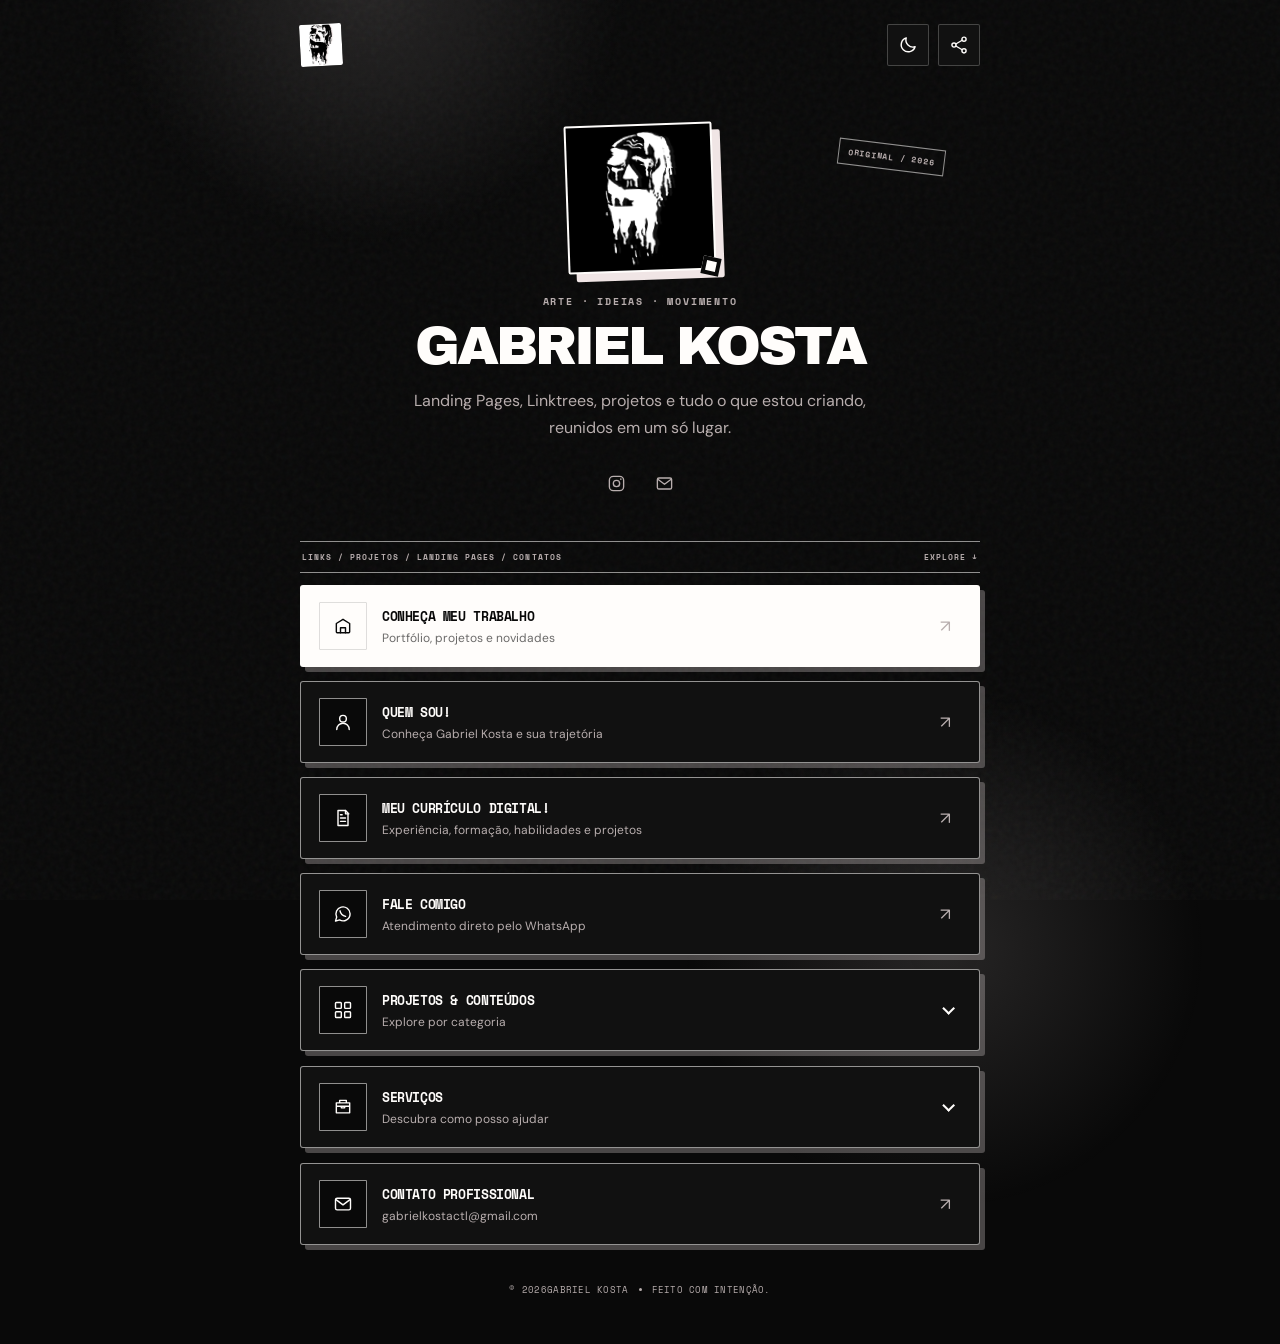
==== index.html @ c95caf7f "Atualiza projeto Linktree" ====
<!doctype html>
<html lang="pt-BR">
  <head>
    <meta charset="UTF-8" />
    <meta name="viewport" content="width=device-width, initial-scale=1.0" />
    <meta name="description" content="Todos os meus links importantes em um só lugar." />
    <meta name="theme-color" content="#090909" />
    <link rel="icon" type="image/png" href="LOGO_MINHA_FUNDO_TRANSPARENTE.png" />
    <link rel="apple-touch-icon" href="LOGO_MINHA_FUNDO_TRANSPARENTE.png" />
    <title>Linktree — GABRIELKOSTA</title>
    <link rel="stylesheet" href="styles.css" />
    <script src="script.js" defer></script>
  </head>
  <body>
    <div class="ambient ambient--one" aria-hidden="true"></div>
    <div class="ambient ambient--two" aria-hidden="true"></div>

    <main class="page-shell">
      <nav class="topbar" aria-label="Ações da página">
        <a class="brand" href="#inicio" aria-label="Ir para o início">
          <img src="LOGO_MINHA.png" alt="" />
        </a>
        <div class="topbar__actions">
          <button class="icon-button" id="theme-toggle" type="button" aria-label="Alternar tema" title="Alternar tema">
            <svg class="icon icon--moon" viewBox="0 0 24 24" aria-hidden="true"><path d="M20.5 14.1A8.5 8.5 0 0 1 9.9 3.5 8.5 8.5 0 1 0 20.5 14.1Z" /></svg>
            <svg class="icon icon--sun" viewBox="0 0 24 24" aria-hidden="true"><circle cx="12" cy="12" r="3.5"/><path d="M12 2v2M12 20v2M4.93 4.93l1.42 1.42M17.65 17.65l1.42 1.42M2 12h2M20 12h2M4.93 19.07l1.42-1.42M17.65 6.35l1.42-1.42"/></svg>
          </button>
          <button class="icon-button" id="share-button" type="button" aria-label="Compartilhar página" title="Compartilhar">
            <svg class="icon" viewBox="0 0 24 24" aria-hidden="true"><circle cx="18" cy="5" r="2.5"/><circle cx="6" cy="12" r="2.5"/><circle cx="18" cy="19" r="2.5"/><path d="m8.2 10.8 7.6-4.5M8.2 13.2l7.6 4.5"/></svg>
          </button>
        </div>
      </nav>

      <section class="profile" id="inicio" aria-labelledby="profile-name">
        <div class="profile-stamp" aria-hidden="true">ORIGINAL / 2026</div>
        <div class="avatar-wrap">
          <div class="avatar">
            <img src="LOGO_MINHA.png" alt="Logo da marca: caveira em estilo de tinta escorrida" />
          </div>
          <span class="status-dot" title="Disponível para projetos"></span>
        </div>
        <p class="eyebrow">ARTE · IDEIAS · MOVIMENTO</p>
        <h1 id="profile-name">GABRIEL KOSTA</h1>
        <p class="bio">Landing Pages, Linktrees, projetos e tudo o que estou criando, reunidos em um só lugar.</p>
        <div class="socials" aria-label="Redes sociais">
          <a href="https://www.instagram.com/gabr_costk?igsh=Njc0djJkcWVncm9t" target="_blank" rel="noreferrer" aria-label="Instagram">
            <svg class="icon" viewBox="0 0 24 24" aria-hidden="true"><rect x="3" y="3" width="18" height="18" rx="5"/><circle cx="12" cy="12" r="4"/><circle class="fill" cx="17.5" cy="6.5" r="1"/></svg>
          </a>
          <a href="mailto:gabrielkostactl@gmail.com" aria-label="E-mail">
            <svg class="icon" viewBox="0 0 24 24" aria-hidden="true"><rect x="3" y="5" width="18" height="14" rx="2"/><path d="m4 7 8 6 8-6"/></svg>
          </a>
        </div>
      </section>

      <div class="section-heading" aria-hidden="true">
        <span>LINKS / PROJETOS / LANDING PAGES / CONTATOS</span>
        <span>EXPLORE ↓</span>
      </div>

      <section class="links" aria-label="Meus links">
        <a class="link-card link-card--featured" href="em-breve.html" target="_self" rel="noreferrer">
          <span class="link-card__icon">
            <svg class="icon" viewBox="0 0 24 24" aria-hidden="true"><path d="M4 19V9l8-5 8 5v10a1 1 0 0 1-1 1H5a1 1 0 0 1-1-1Z"/><path d="M9 20v-6h6v6"/></svg>
          </span>
          <span class="link-card__copy"><strong>Conheça meu trabalho</strong><small>Portfólio, projetos e novidades</small></span>
          <span class="link-card__arrow" aria-hidden="true">↗</span>
        </a>

        <a class="link-card" href="quem-sou.html" target="_self" rel="noreferrer">
          <span class="link-card__icon">
            <svg class="icon" viewBox="0 0 24 24" aria-hidden="true"><circle cx="12" cy="8" r="4"/><path d="M4.5 21a7.5 7.5 0 0 1 15 0"/></svg>
          </span>
          <span class="link-card__copy"><strong>Quem sou!</strong><small>Conheça Gabriel Kosta e sua trajetória</small></span>
          <span class="link-card__arrow" aria-hidden="true">↗</span>
        </a>

        <a class="link-card" href="curriculo.html" target="_self" rel="noreferrer">
          <span class="link-card__icon">
            <svg class="icon" viewBox="0 0 24 24" aria-hidden="true"><path d="M6 3h9l3 3v15H6z"/><path d="M15 3v4h4M9 12h6M9 16h6M9 8h2"/></svg>
          </span>
          <span class="link-card__copy"><strong>Meu currículo digital!</strong><small>Experiência, formação, habilidades e projetos</small></span>
          <span class="link-card__arrow" aria-hidden="true">↗</span>
        </a>

        <a class="link-card" href="https://wa.me/5562992181791" target="_blank" rel="noreferrer">
          <span class="link-card__icon">
            <svg class="icon" viewBox="0 0 24 24" aria-hidden="true"><path d="M20.5 11.6a8.5 8.5 0 0 1-12.6 7.5L3 20.5l1.4-4.7a8.5 8.5 0 1 1 16.1-4.2Z"/><path d="M8.4 8.2c.8 3.6 3.1 5.8 6.7 6.6"/></svg>
          </span>
          <span class="link-card__copy"><strong>Fale comigo</strong><small>Atendimento direto pelo WhatsApp</small></span>
          <span class="link-card__arrow" aria-hidden="true">↗</span>
        </a>

        <div class="accordion">
          <button class="link-card accordion__trigger" type="button" aria-expanded="false" aria-controls="content-projetos">
            <span class="link-card__icon">
              <svg class="icon" viewBox="0 0 24 24" aria-hidden="true"><rect x="3" y="3" width="7" height="7" rx="1"/><rect x="14" y="3" width="7" height="7" rx="1"/><rect x="3" y="14" width="7" height="7" rx="1"/><rect x="14" y="14" width="7" height="7" rx="1"/></svg>
            </span>
            <span class="link-card__copy"><strong>Projetos & conteúdos</strong><small>Explore por categoria</small></span>
            <span class="accordion__chevron" aria-hidden="true"></span>
          </button>
          <div class="accordion__content" id="content-projetos" role="region">
            <div class="accordion__inner">
              <a class="sub-link" href="https://ageuagro.com/"><span><strong>Projeto em destaque</strong><small>Veja o resultado da página ageuagro.com</small></span><span aria-hidden="true">↗</span></a>
              <a class="sub-link" href="https://mcarsreparacaoautomotivaa.com/"><span><strong>Outro projeto que me orgulho</strong><small>Veja o resultado da página mcarsreparacaoautomotivaa.com</small></span><span aria-hidden="true">↗</span></a>
              <a class="sub-link" href="https://texaspickupcenter.com/"><span><strong>Outro projeto que me orgulho</strong><small>Veja o resultado da página texaspickupcenter.com</small></span><span aria-hidden="true">↗</span></a>
            </div>
          </div>
        </div>

        <div class="accordion">
          <button class="link-card accordion__trigger" type="button" aria-expanded="false" aria-controls="content-servicos">
            <span class="link-card__icon">
              <svg class="icon" viewBox="0 0 24 24" aria-hidden="true"><path d="M4 7h16v12H4zM8 7V4h8v3M4 11h16M10 11v2h4v-2"/></svg>
            </span>
            <span class="link-card__copy"><strong>Serviços</strong><small>Descubra como posso ajudar</small></span>
            <span class="accordion__chevron" aria-hidden="true"></span>
          </button>
          <div class="accordion__content" id="content-servicos" role="region">
            <div class="accordion__inner">
              <a class="sub-link" href="https://wa.me/5562992181791?text=Ol%C3%A1%2C%20quero%20uma%20Landing%20Page!" target="_blank" rel="noreferrer"><span><strong>Criação de Landing pages</strong><small>Uma Landing Page customizada para você</small></span><span aria-hidden="true">↗</span></a>
              <a class="sub-link" href="https://wa.me/5562992181791?text=Ol%C3%A1%2C%20quero%20uma%20P%C3%A1gina%20de%20Vendas!" target="_blank" rel="noreferrer"><span><strong>Criação de Páginas de Vendas</strong><small>Uma página de Pré venda com seus produtos anunciados que mostram o que o cliente tem interesse</small></span><span aria-hidden="true">↗</span></a>
              <a class="sub-link" href="https://wa.me/5562992181791?text=Ol%C3%A1%2C%20quero%20uma%20LinkTree!" target="_blank" rel="noreferrer"><span><strong>Criação de LinkTrees</strong><small>Uma LinkTree tão bonita como essa, com certeza!</small></span><span aria-hidden="true">↗</span></a>
              <a class="sub-link" href="https://wa.me/5562992181791?text=Ol%C3%A1%2C%20quero%20uma%20consultoria%20para%20CRM%20Empresarial!" target="_blank" rel="noreferrer"><span><strong>Consultoria para CRM Empresarial</strong><small>Te ensino a como estruturar um CRM que se enquadre perfeitamente para sua empresa</small></span><span aria-hidden="true">↗</span></a>
            </div>
          </div>
        </div>

        <a class="link-card" href="mailto:gabrielkostactl@gmail.com">
          <span class="link-card__icon">
            <svg class="icon" viewBox="0 0 24 24" aria-hidden="true"><rect x="3" y="5" width="18" height="14" rx="2"/><path d="m4 7 8 6 8-6"/></svg>
          </span>
          <span class="link-card__copy"><strong>Contato profissional</strong><small>gabrielkostactl@gmail.com</small></span>
          <span class="link-card__arrow" aria-hidden="true">↗</span>
        </a>
      </section>

      <footer>
        <span>© <span id="current-year"></span>Gabriel Kosta</span>
        <span class="footer-dot" aria-hidden="true"></span>
        <span>Feito com intenção.</span>
      </footer>
    </main>

    <div class="toast" id="toast" role="status" aria-live="polite">Link copiado!</div>
  </body>
</html>
---- styles.css ----
@import url('https://fonts.googleapis.com/css2?family=Archivo+Black&family=DM+Sans:wght@400;500;600;700&family=Space+Mono:wght@400;700&display=swap');

:root {
  color-scheme: dark;
  --bg: #090909;
  --surface: #111;
  --surface-hover: #181818;
  --text: #fffdfb;
  --muted: #b8aeae;
  --line: rgba(255, 253, 251, 0.22);
  --line-strong: rgba(255, 253, 251, 0.55);
  --inverse: #080808;
  --inverse-bg: #fffdfb;
  --accent: #f0e5e5;
  --shadow: 5px 5px 0 rgba(240, 229, 229, 0.28);
  --radius: 3px;
}

:root[data-theme="light"] {
  color-scheme: light;
  --bg: #fffdfb;
  --surface: #fffdfb;
  --surface-hover: #f7eeee;
  --text: #080808;
  --muted: #6c6262;
  --line: rgba(0, 0, 0, 0.27);
  --line-strong: rgba(0, 0, 0, 0.75);
  --inverse: #fff;
  --inverse-bg: #080808;
  --accent: #f0e5e5;
  --shadow: 5px 5px 0 #e8dada;
}

* { box-sizing: border-box; }

html { scroll-behavior: smooth; }

body {
  min-width: 320px;
  min-height: 100vh;
  margin: 0;
  overflow-x: hidden;
  background: var(--bg);
  color: var(--text);
  font-family: "DM Sans", Arial, sans-serif;
  -webkit-font-smoothing: antialiased;
  transition: background-color 0.3s ease, color 0.3s ease;
}

body::before {
  content: "";
  position: fixed;
  z-index: -2;
  inset: 0;
  opacity: .13;
  background-image: url("data:image/svg+xml,%3Csvg viewBox='0 0 180 180' xmlns='http://www.w3.org/2000/svg'%3E%3Cfilter id='n'%3E%3CfeTurbulence type='fractalNoise' baseFrequency='.9' numOctaves='4' stitchTiles='stitch'/%3E%3C/filter%3E%3Crect width='100%25' height='100%25' filter='url(%23n)' opacity='.32'/%3E%3C/svg%3E");
  pointer-events: none;
}

button, a { -webkit-tap-highlight-color: transparent; }
button { font: inherit; }
a { color: inherit; text-decoration: none; }

.ambient {
  position: fixed;
  z-index: -1;
  width: 34rem;
  height: 34rem;
  border-radius: 50%;
  background: radial-gradient(circle, rgba(240,229,229,.13), transparent 68%);
  pointer-events: none;
}
.ambient--one { top: -18rem; left: calc(50% - 34rem); }
.ambient--two { right: calc(50% - 36rem); bottom: -20rem; }

.page-shell {
  width: min(100% - 32px, 680px);
  margin: 0 auto;
  padding: 24px 0 40px;
}

.topbar { display: flex; align-items: center; justify-content: space-between; }
.brand {
  display: grid;
  width: 42px;
  height: 42px;
  place-items: center;
  border: 1px solid var(--line);
  overflow: hidden;
  border-radius: 2px;
  background: #fff;
  transform: rotate(-3deg);
}
.brand img { width: 100%; height: 100%; object-fit: cover; transform: scale(1.28); }
.topbar__actions { display: flex; gap: 9px; }
.icon-button {
  display: grid;
  width: 42px;
  height: 42px;
  padding: 0;
  place-items: center;
  border: 1px solid var(--line);
  border-radius: 2px;
  background: var(--surface);
  color: var(--text);
  cursor: pointer;
  transition: transform .2s ease, border-color .2s ease, background .2s ease;
}
.icon-button:hover { transform: translateY(-2px); border-color: var(--line-strong); }
.icon { width: 20px; height: 20px; fill: none; stroke: currentColor; stroke-linecap: round; stroke-linejoin: round; stroke-width: 1.7; }
.icon .fill, .icon.fill { fill: currentColor; stroke: none; }
.icon--sun { display: none; }
[data-theme="light"] .icon--moon { display: none; }
[data-theme="light"] .icon--sun { display: block; }

.profile { position: relative; padding: 58px 20px 38px; text-align: center; animation: rise .65s ease both; }
.profile-stamp {
  position: absolute;
  top: 78px;
  right: 35px;
  padding: 6px 9px;
  border: 1px solid var(--line-strong);
  color: var(--muted);
  font-family: "Space Mono", monospace;
  font-size: 8px;
  font-weight: 700;
  letter-spacing: .1em;
  transform: rotate(7deg);
}
.avatar-wrap { position: relative; width: fit-content; margin: 0 auto 22px; }
.avatar {
  width: 148px;
  height: 148px;
  overflow: hidden;
  border: 2px solid var(--text);
  border-radius: 2px;
  background: #fff;
  box-shadow: 8px 8px 0 var(--accent);
  transform: rotate(-2deg);
}
.avatar img { width: 100%; height: 100%; object-fit: cover; transform: scale(1.04); }
:root:not([data-theme="light"]) .avatar img { filter: invert(1) grayscale(1); }
.status-dot { position: absolute; right: -6px; bottom: -3px; width: 18px; height: 18px; border: 4px solid var(--bg); border-radius: 0; background: var(--text); transform: rotate(12deg); }
.eyebrow { margin: 0 0 12px; color: var(--muted); font-family: "Space Mono", monospace; font-size: 10px; font-weight: 700; letter-spacing: .18em; }
h1 { margin: 0; font-family: "Archivo Black", Impact, sans-serif; font-size: clamp(38px, 8vw, 54px); font-weight: 400; letter-spacing: -.055em; line-height: .95; text-transform: uppercase; }
.bio { max-width: 475px; margin: 16px auto 22px; color: var(--muted); font-size: 16px; line-height: 1.65; }
.socials { display: flex; justify-content: center; gap: 8px; }
.socials a { display: grid; width: 40px; height: 40px; place-items: center; border-radius: 50%; color: var(--muted); transition: color .2s ease, background .2s ease, transform .2s ease; }
.socials a:hover { transform: translateY(-2px); background: var(--surface); color: var(--text); }
.socials .icon { width: 19px; height: 19px; }

.section-heading { display: flex; margin-bottom: 12px; padding: 9px 2px; align-items: center; justify-content: space-between; overflow: hidden; border-top: 1px solid var(--line-strong); border-bottom: 1px solid var(--line-strong); color: var(--muted); font-family: "Space Mono", monospace; font-size: 8px; font-weight: 700; letter-spacing: .13em; white-space: nowrap; }
.links { display: grid; gap: 14px; }
.link-card {
  position: relative;
  display: grid;
  grid-template-columns: 48px 1fr auto;
  gap: 15px;
  width: 100%;
  min-height: 82px;
  padding: 16px 18px;
  align-items: center;
  overflow: hidden;
  border: 1px solid var(--line-strong);
  border-radius: var(--radius);
  background: var(--surface);
  color: var(--text);
  text-align: left;
  box-shadow: var(--shadow);
  cursor: pointer;
  transition: transform .22s ease, border-color .22s ease, background .22s ease;
  animation: rise .6s ease both;
}
.links > :nth-child(2) .link-card, .links > :nth-child(2).link-card { animation-delay: .05s; }
.links > :nth-child(3) .link-card { animation-delay: .1s; }
.links > :nth-child(4) .link-card { animation-delay: .15s; }
.links > :nth-child(5).link-card { animation-delay: .2s; }
.link-card:hover { transform: translate(-2px, -2px); border-color: var(--line-strong); background: var(--surface-hover); box-shadow: 8px 8px 0 color-mix(in srgb, var(--accent) 70%, transparent); }
.link-card::before { content: ""; position: absolute; inset: 0; background: linear-gradient(105deg, transparent 30%, rgba(255,255,255,.035), transparent 70%); transform: translateX(-100%); transition: transform .7s ease; pointer-events: none; }
.link-card:hover::before { transform: translateX(100%); }
.link-card--featured { border-color: transparent; background: var(--inverse-bg); color: var(--inverse); }
.link-card--featured:hover { border-color: transparent; background: var(--inverse-bg); }
.link-card__icon { display: grid; width: 48px; height: 48px; place-items: center; border: 1px solid var(--line-strong); border-radius: 1px; background: var(--bg); color: var(--text); }
.link-card--featured .link-card__icon { border-color: rgba(128,128,128,.25); background: transparent; color: var(--inverse); }
.link-card__copy { display: grid; gap: 4px; min-width: 0; }
.link-card__copy strong { overflow: hidden; font-family: "Space Mono", monospace; font-size: 13px; font-weight: 700; letter-spacing: -.03em; text-overflow: ellipsis; text-transform: uppercase; white-space: nowrap; }
.link-card__copy small { overflow: hidden; color: var(--muted); font-size: 12px; text-overflow: ellipsis; white-space: nowrap; }
.link-card--featured .link-card__copy small { color: color-mix(in srgb, var(--inverse) 60%, transparent); }
.link-card__arrow { display: grid; width: 32px; height: 32px; place-items: center; border-radius: 50%; color: var(--muted); font-size: 17px; transition: transform .2s ease, color .2s ease; }
.link-card:hover .link-card__arrow { transform: translate(2px, -2px); color: currentColor; }

.accordion { border-radius: var(--radius); }
.accordion__trigger { box-shadow: var(--shadow); }
.accordion.is-open .accordion__trigger { border-radius: var(--radius) var(--radius) 0 0; border-color: var(--line-strong); box-shadow: none; transform: none; }
.accordion__chevron { width: 9px; height: 9px; margin-right: 10px; border-right: 2px solid currentColor; border-bottom: 2px solid currentColor; transform: rotate(45deg) translateY(-3px); transition: transform .3s ease; }
.accordion.is-open .accordion__chevron { transform: rotate(225deg) translate(-2px, -2px); }
.accordion__content { display: grid; grid-template-rows: 0fr; border: 1px solid transparent; border-top: 0; border-radius: 0 0 var(--radius) var(--radius); background: color-mix(in srgb, var(--surface) 75%, transparent); transition: grid-template-rows .35s ease, border-color .35s ease; }
.accordion.is-open .accordion__content { grid-template-rows: 1fr; border-color: var(--line); }
.accordion__inner { min-height: 0; overflow: hidden; }
.sub-link { display: flex; min-height: 68px; padding: 14px 20px 14px 81px; align-items: center; justify-content: space-between; border-bottom: 1px solid var(--line); color: var(--muted); transition: color .2s ease, background .2s ease; }
.sub-link:last-child { border-bottom: 0; }
.sub-link:hover { background: var(--surface); color: var(--text); }
.sub-link > span:first-child { display: grid; gap: 3px; }
.sub-link strong { color: var(--text); font-family: "Space Mono", monospace; font-size: 12px; text-transform: uppercase; }
.sub-link small { font-size: 11.5px; }

footer { display: flex; padding: 38px 10px 8px; align-items: center; justify-content: center; gap: 10px; color: var(--muted); font-family: "Space Mono", monospace; font-size: 9px; letter-spacing: .03em; text-transform: uppercase; }
.footer-dot { width: 3px; height: 3px; border-radius: 50%; background: var(--muted); }
.toast { position: fixed; left: 50%; bottom: 24px; z-index: 10; padding: 12px 18px; border: 1px solid var(--line-strong); border-radius: 999px; background: var(--inverse-bg); color: var(--inverse); font-size: 13px; font-weight: 600; box-shadow: var(--shadow); opacity: 0; pointer-events: none; transform: translate(-50%, 18px); transition: opacity .25s ease, transform .25s ease; }
.toast.is-visible { opacity: 1; transform: translate(-50%, 0); }

/* Página Quem sou */
.back-button {
  display: flex;
  height: 42px;
  padding: 0 14px;
  align-items: center;
  gap: 8px;
  border: 1px solid var(--line);
  border-radius: 2px;
  background: var(--surface);
  font-family: "Space Mono", monospace;
  font-size: 10px;
  font-weight: 700;
  text-transform: uppercase;
  transition: transform .2s ease, border-color .2s ease;
}
.back-button:hover { transform: translateY(-2px); border-color: var(--line-strong); }
.about-hero { display: grid; grid-template-columns: minmax(220px, .8fr) 1.2fr; gap: 46px; padding: 70px 0 74px; align-items: center; }
.about-hero__visual { position: relative; }
.about-hero__photo { display: block; width: 100%; aspect-ratio: 1 / 1.08; border: 2px solid var(--text); background: #fff; box-shadow: 12px 12px 0 var(--accent); object-fit: cover; object-position: 50% 42%; transform: rotate(-2deg); filter: saturate(.8) contrast(1.06); }
.about-hero__logo { position: absolute; z-index: 2; left: -18px; bottom: -22px; width: 82px; height: 82px; border: 2px solid var(--text); background: #fff; object-fit: cover; transform: rotate(-7deg); }
:root:not([data-theme="light"]) .about-hero__logo { filter: invert(1) grayscale(1); }
.about-hero__stamp { position: absolute; right: -15px; bottom: 22px; padding: 7px 10px; background: var(--inverse-bg); color: var(--inverse); font-family: "Space Mono", monospace; font-size: 8px; font-weight: 700; letter-spacing: .12em; transform: rotate(4deg); }
.about-hero__copy h1 { font-size: clamp(48px, 10vw, 76px); }
.about-lead { max-width: 420px; margin: 20px 0 0; color: var(--muted); font-size: 17px; line-height: 1.65; }
.about-intro, .skills-section { display: grid; grid-template-columns: 155px 1fr; gap: 35px; padding: 48px 0; border-top: 1px solid var(--line-strong); }
.section-index { padding-top: 6px; color: var(--muted); font-family: "Space Mono", monospace; font-size: 9px; font-weight: 700; letter-spacing: .08em; }
.about-intro h2, .skills-content h2 { margin: 0 0 24px; font-family: "Archivo Black", Impact, sans-serif; font-size: clamp(24px, 5vw, 36px); font-weight: 400; letter-spacing: -.04em; line-height: 1.08; text-transform: uppercase; }
.about-intro p { margin: 0 0 16px; color: var(--muted); font-size: 15px; line-height: 1.8; }
.about-intro strong { color: var(--text); }
.experience-grid { display: grid; grid-template-columns: repeat(3, 1fr); gap: 12px; margin: 10px 0 54px; }
.experience-card { min-height: 230px; padding: 24px 20px; border: 1px solid var(--line-strong); background: var(--surface); box-shadow: 5px 5px 0 var(--accent); }
.experience-card--dark { background: var(--inverse-bg); color: var(--inverse); }
.experience-card__number { display: block; font-family: "Archivo Black", Impact, sans-serif; font-size: 55px; letter-spacing: -.07em; line-height: 1; }
.experience-card h2 { margin: 9px 0 24px; font-family: "Space Mono", monospace; font-size: 13px; text-transform: uppercase; }
.experience-card p { margin: 0; color: var(--muted); font-size: 12.5px; line-height: 1.6; }
.experience-card--dark p { color: color-mix(in srgb, var(--inverse) 65%, transparent); }
.skill-list { display: grid; margin: 0; padding: 0; list-style: none; }
.skill-list li { display: grid; grid-template-columns: 42px 1fr; padding: 18px 0; align-items: center; border-bottom: 1px solid var(--line); font-family: "Space Mono", monospace; font-size: 13px; font-weight: 700; text-transform: uppercase; }
.skill-list li:first-child { border-top: 1px solid var(--line); }
.skill-list span { color: var(--muted); font-size: 9px; }
.about-cta { margin: 30px 0 10px; padding: 46px; border: 1px solid var(--line-strong); background: var(--inverse-bg); color: var(--inverse); box-shadow: 8px 8px 0 var(--accent); }
.about-cta h2 { max-width: 520px; margin: 10px 0 30px; font-family: "Archivo Black", Impact, sans-serif; font-size: clamp(28px, 6vw, 43px); font-weight: 400; letter-spacing: -.045em; line-height: 1.05; text-transform: uppercase; }
.about-cta .eyebrow { color: color-mix(in srgb, var(--inverse) 60%, transparent); }
.about-cta a { display: inline-flex; padding: 13px 17px; align-items: center; gap: 25px; border: 1px solid color-mix(in srgb, var(--inverse) 35%, transparent); font-family: "Space Mono", monospace; font-size: 10px; font-weight: 700; text-transform: uppercase; transition: background .2s ease, color .2s ease; }
.about-cta a:hover { background: var(--inverse); color: var(--inverse-bg); }

/* Página Em breve */
.coming-soon-body { min-height: 100svh; }
.coming-soon-page { display: flex; min-height: 100svh; flex-direction: column; }
.coming-soon { display: grid; flex: 1; grid-template-columns: .9fr 1.1fr; gap: 58px; padding: 65px 0 45px; align-items: center; }
.coming-soon__art { position: relative; width: 100%; aspect-ratio: 1; }
.coming-soon__art::before, .coming-soon__art::after { content: ""; position: absolute; border: 1px solid var(--line-strong); border-radius: 50%; }
.coming-soon__art::before { inset: 2%; animation: slow-spin 18s linear infinite; border-style: dashed; }
.coming-soon__art::after { inset: 13%; }
.coming-soon__art img { position: absolute; z-index: 1; inset: 20%; width: 60%; height: 60%; border: 2px solid var(--text); background: #fff; object-fit: cover; transform: rotate(-3deg); box-shadow: 9px 9px 0 var(--accent); }
:root:not([data-theme="light"]) .coming-soon__art img { filter: invert(1) grayscale(1); }
.coming-soon__orbit { position: absolute; z-index: 2; top: 1%; left: 50%; width: 160px; margin-left: -80px; color: var(--muted); font-family: "Space Mono", monospace; font-size: 7px; font-weight: 700; letter-spacing: .15em; text-align: center; }
.coming-soon__label { position: absolute; z-index: 3; right: 2%; bottom: 16%; padding: 7px 9px; background: var(--inverse-bg); color: var(--inverse); font-family: "Space Mono", monospace; font-size: 7px; font-weight: 700; letter-spacing: .1em; transform: rotate(5deg); }
.coming-soon__content h1 { margin: 0; font-size: clamp(58px, 11vw, 86px); line-height: .82; }
.coming-soon__content h1 span { color: var(--muted); }
.coming-soon__content > p:not(.eyebrow) { max-width: 430px; margin: 28px 0 22px; color: var(--muted); font-size: 15px; line-height: 1.75; }
.coming-soon__status { display: flex; padding: 13px 0; align-items: center; gap: 10px; border-top: 1px solid var(--line); border-bottom: 1px solid var(--line); font-family: "Space Mono", monospace; font-size: 9px; letter-spacing: .06em; text-transform: uppercase; }
.coming-soon__status span { width: 8px; height: 8px; background: var(--text); animation: status-pulse 1.7s ease-in-out infinite; }
.coming-soon__actions { display: flex; margin-top: 26px; align-items: center; gap: 12px; flex-wrap: wrap; }
.coming-soon__primary, .coming-soon__secondary { display: inline-flex; min-height: 45px; padding: 0 16px; align-items: center; justify-content: center; gap: 24px; border: 1px solid var(--line-strong); font-family: "Space Mono", monospace; font-size: 9px; font-weight: 700; text-transform: uppercase; transition: transform .2s ease, box-shadow .2s ease, background .2s ease; }
.coming-soon__primary { background: var(--inverse-bg); color: var(--inverse); box-shadow: 4px 4px 0 var(--accent); }
.coming-soon__primary:hover { transform: translate(-2px, -2px); box-shadow: 7px 7px 0 var(--accent); }
.coming-soon__secondary:hover { background: var(--surface-hover); }
.coming-soon__ticker { overflow: hidden; padding: 10px 0; border-top: 1px solid var(--line-strong); border-bottom: 1px solid var(--line-strong); color: var(--muted); font-family: "Space Mono", monospace; font-size: 8px; font-weight: 700; letter-spacing: .14em; white-space: nowrap; }
.coming-soon__ticker span { display: block; animation: ticker 18s linear infinite; }
@keyframes slow-spin { to { transform: rotate(360deg); } }
@keyframes status-pulse { 0%, 100% { opacity: .35; transform: scale(.8); } 50% { opacity: 1; transform: scale(1); } }
@keyframes ticker { from { transform: translateX(100%); } to { transform: translateX(-110%); } }

:focus-visible { outline: 2px solid var(--text); outline-offset: 3px; }
@keyframes rise { from { opacity: 0; transform: translateY(12px); } to { opacity: 1; transform: translateY(0); } }

@media (max-width: 520px) {
  .page-shell { width: min(100% - 24px, 680px); padding-top: 16px; }
  .profile { padding: 49px 12px 34px; }
  .avatar { width: 130px; height: 130px; }
  .profile-stamp { top: 62px; right: 0; }
  .bio { font-size: 14.5px; }
  .link-card { grid-template-columns: 44px 1fr auto; gap: 12px; min-height: 76px; padding: 14px; border-radius: 16px; }
  .link-card__icon { width: 44px; height: 44px; border-radius: 12px; }
  .sub-link { padding-left: 70px; }
  footer { flex-wrap: wrap; }
  .back-button { width: 42px; padding: 0; justify-content: center; font-size: 0; }
  .back-button span { font-size: 18px; }
  .about-hero { grid-template-columns: 1fr; gap: 38px; padding: 48px 10px 55px; }
  .about-hero__visual { width: min(72vw, 270px); margin: 0 auto; }
  .about-hero__logo { left: -14px; bottom: -18px; width: 68px; height: 68px; }
  .about-hero__copy { text-align: center; }
  .about-lead { font-size: 15px; }
  .about-intro, .skills-section { grid-template-columns: 1fr; gap: 22px; padding: 38px 6px; }
  .experience-grid { grid-template-columns: 1fr; padding: 0 2px; }
  .experience-card { min-height: 180px; }
  .about-cta { margin-right: 5px; padding: 32px 24px; }
  .coming-soon { grid-template-columns: 1fr; gap: 30px; padding: 42px 8px 36px; text-align: center; }
  .coming-soon__art { width: min(74vw, 300px); margin: 0 auto; }
  .coming-soon__content > p:not(.eyebrow) { margin-right: auto; margin-left: auto; }
  .coming-soon__status, .coming-soon__actions { justify-content: center; }
  .coming-soon__content h1 { font-size: clamp(58px, 20vw, 80px); }
}

@media (min-width: 521px) and (max-width: 720px) {
  .about-hero { gap: 28px; }
  .about-intro, .skills-section { grid-template-columns: 120px 1fr; gap: 24px; }
}

@media (prefers-reduced-motion: reduce) {
  *, *::before, *::after { scroll-behavior: auto !important; animation-duration: .01ms !important; animation-iteration-count: 1 !important; transition-duration: .01ms !important; }
}

/* Currículo digital */
.resume-shell { width: min(100% - 40px, 1080px); margin: 0 auto; padding: 24px 0 40px; }
.resume-topbar { width: 100%; }
.resume-hero { display: grid; grid-template-columns: minmax(260px, .75fr) 1.25fr; gap: clamp(44px, 7vw, 88px); padding: 78px 0 76px; align-items: center; }
.resume-hero__photo { position: relative; }
.resume-hero__photo > img:first-child { display: block; width: 100%; aspect-ratio: .82; border: 2px solid var(--text); object-fit: cover; object-position: 50% 43%; filter: saturate(.75) contrast(1.08); box-shadow: 13px 13px 0 var(--accent); transform: rotate(-1.5deg); }
.resume-hero__mark { position: absolute; right: -30px; bottom: -28px; width: 105px; height: 105px; border: 2px solid var(--text); background: #fff; object-fit: cover; transform: rotate(6deg); }
:root:not([data-theme="light"]) .resume-hero__mark { filter: invert(1) grayscale(1); }
.resume-hero__content h1 { margin: 0; font-size: clamp(58px, 10vw, 94px); line-height: .82; }
.resume-legal-name { margin: 18px 0 -12px; color: var(--muted); font-family: "Space Mono", monospace; font-size: 8px; letter-spacing: .12em; text-transform: uppercase; }
.resume-role { margin: 24px 0 0; color: var(--text); font-family: "Space Mono", monospace; font-size: 12px; font-weight: 700; line-height: 1.6; text-transform: uppercase; }
.resume-summary { max-width: 620px; margin: 18px 0 22px; color: var(--muted); font-size: 16px; line-height: 1.7; }
.resume-contact { display: flex; gap: 8px 18px; flex-wrap: wrap; color: var(--muted); font-family: "Space Mono", monospace; font-size: 9px; }
.resume-contact a:hover { color: var(--text); text-decoration: underline; }
.resume-actions { display: flex; margin-top: 28px; gap: 10px; flex-wrap: wrap; }
.resume-actions a { display: inline-flex; min-height: 45px; padding: 0 16px; align-items: center; border: 1px solid var(--line-strong); font-family: "Space Mono", monospace; font-size: 9px; font-weight: 700; text-transform: uppercase; transition: transform .2s ease, box-shadow .2s ease, background .2s ease; }
.resume-actions a:hover { transform: translate(-2px, -2px); }
.resume-actions__primary { background: var(--inverse-bg); color: var(--inverse); box-shadow: 4px 4px 0 var(--accent); }
.resume-nav { position: sticky; top: 12px; z-index: 5; display: grid; grid-template-columns: repeat(4, 1fr); margin-bottom: 10px; border: 1px solid var(--line-strong); background: color-mix(in srgb, var(--bg) 90%, transparent); backdrop-filter: blur(10px); }
.resume-nav a { padding: 15px 10px; border-right: 1px solid var(--line); font-family: "Space Mono", monospace; font-size: 9px; font-weight: 700; text-align: center; text-transform: uppercase; transition: background .2s ease, color .2s ease; }
.resume-nav a:last-child { border-right: 0; }
.resume-nav a:hover { background: var(--inverse-bg); color: var(--inverse); }
.resume-section { display: grid; grid-template-columns: 175px 1fr; gap: 52px; padding: 78px 0; border-top: 1px solid var(--line-strong); scroll-margin-top: 75px; }
.resume-section aside { display: flex; gap: 13px; align-items: flex-start; color: var(--muted); font-family: "Space Mono", monospace; font-size: 9px; line-height: 1.55; text-transform: uppercase; }
.resume-section aside span { display: grid; width: 26px; height: 26px; place-items: center; border: 1px solid var(--line-strong); color: var(--text); }
.resume-section aside p { margin: 0; }
.resume-section__content > h2 { max-width: 690px; margin: 0 0 48px; font-family: "Archivo Black", Impact, sans-serif; font-size: clamp(30px, 5vw, 48px); font-weight: 400; letter-spacing: -.045em; line-height: 1.04; text-transform: uppercase; }
.career-list { display: grid; }
.career-item { display: grid; grid-template-columns: 105px 1fr; gap: 25px; padding: 30px 0; border-top: 1px solid var(--line); }
.career-item:last-child { border-bottom: 1px solid var(--line); }
.career-item__meta { display: flex; align-items: flex-start; gap: 7px; flex-direction: column; color: var(--muted); font-family: "Space Mono", monospace; font-size: 9px; text-transform: uppercase; }
.career-item__meta strong { padding: 4px 6px; background: var(--inverse-bg); color: var(--inverse); font-size: 7px; letter-spacing: .08em; }
.career-item h3 { margin: -5px 0 10px; font-family: "Space Mono", monospace; font-size: 15px; line-height: 1.45; text-transform: uppercase; }
.career-item p, .career-item li { color: var(--muted); font-size: 13.5px; line-height: 1.7; }
.career-item p { margin: 0; }
.career-item ul { margin: 14px 0 0; padding-left: 18px; }
.competency-grid { display: grid; grid-template-columns: repeat(2, 1fr); gap: 12px; }
.competency-grid article { min-height: 205px; padding: 24px; border: 1px solid var(--line-strong); background: var(--surface); box-shadow: 4px 4px 0 var(--accent); }
.competency-grid article > span, .education-card span { color: var(--muted); font-family: "Space Mono", monospace; font-size: 8px; font-weight: 700; letter-spacing: .12em; }
.competency-grid h3 { margin: 32px 0 10px; font-family: "Archivo Black", Impact, sans-serif; font-size: 21px; font-weight: 400; letter-spacing: -.04em; text-transform: uppercase; }
.competency-grid p { margin: 0; color: var(--muted); font-size: 13px; line-height: 1.65; }
.skill-cloud { display: flex; margin-top: 26px; gap: 8px; flex-wrap: wrap; }
.skill-cloud span { padding: 9px 11px; border: 1px solid var(--line); font-family: "Space Mono", monospace; font-size: 8px; font-weight: 700; text-transform: uppercase; }
.education-card { display: flex; padding: 30px; align-items: center; justify-content: space-between; gap: 20px; border: 1px solid var(--line-strong); background: var(--inverse-bg); color: var(--inverse); box-shadow: 6px 6px 0 var(--accent); }
.education-card h3 { margin: 12px 0 6px; font-family: "Archivo Black", Impact, sans-serif; font-size: 24px; font-weight: 400; letter-spacing: -.04em; text-transform: uppercase; }
.education-card p { margin: 0; color: color-mix(in srgb, var(--inverse) 62%, transparent); font-size: 13px; }
.education-card > strong { font-family: "Archivo Black", Impact, sans-serif; font-size: 50px; letter-spacing: -.07em; opacity: .24; }
.courses { padding: 38px 0 0; }
.courses h3 { margin: 0 0 22px; font-family: "Space Mono", monospace; font-size: 13px; text-transform: uppercase; }
.courses ul { display: grid; grid-template-columns: repeat(2, 1fr); gap: 0 25px; margin: 0; padding: 0; list-style: none; }
.courses li { padding: 11px 0; border-bottom: 1px solid var(--line); color: var(--muted); font-size: 13px; }
.courses p { margin: 22px 0 0; color: var(--muted); font-size: 11px; }
.portfolio-list { display: grid; }
.portfolio-list a { display: grid; grid-template-columns: 110px 1fr auto; gap: 18px; padding: 22px 12px; align-items: center; border-top: 1px solid var(--line); transition: padding .2s ease, background .2s ease; }
.portfolio-list a:last-child { border-bottom: 1px solid var(--line); }
.portfolio-list a:hover { padding-right: 20px; padding-left: 20px; background: var(--surface-hover); }
.portfolio-list span, .portfolio-list em { color: var(--muted); font-family: "Space Mono", monospace; font-size: 8px; font-style: normal; text-transform: uppercase; }
.portfolio-list strong { font-family: "Space Mono", monospace; font-size: 12px; text-transform: uppercase; }
.resume-closing { display: grid; grid-template-columns: 1.35fr .65fr; gap: 40px; margin: 40px 0 15px; padding: 55px; align-items: end; background: var(--inverse-bg); color: var(--inverse); box-shadow: 8px 8px 0 var(--accent); }
.resume-closing h2 { max-width: 660px; margin: 12px 0 0; font-family: "Archivo Black", Impact, sans-serif; font-size: clamp(32px, 5vw, 52px); font-weight: 400; letter-spacing: -.05em; line-height: 1.02; text-transform: uppercase; }
.resume-closing .eyebrow { color: color-mix(in srgb, var(--inverse) 58%, transparent); }
.resume-closing__actions { display: grid; gap: 9px; }
.resume-closing__actions a { padding: 13px; border: 1px solid color-mix(in srgb, var(--inverse) 32%, transparent); font-family: "Space Mono", monospace; font-size: 8px; font-weight: 700; text-align: center; text-transform: uppercase; transition: background .2s ease, color .2s ease; }
.resume-closing__actions a:hover { background: var(--inverse); color: var(--inverse-bg); }

@media (max-width: 760px) {
  .resume-shell { width: min(100% - 24px, 1080px); padding-top: 16px; }
  .resume-hero { grid-template-columns: 1fr; gap: 52px; padding: 52px 8px 58px; }
  .resume-hero__photo { width: min(74vw, 340px); margin: 0 auto; }
  .resume-hero__mark { right: -18px; bottom: -20px; width: 82px; height: 82px; }
  .resume-hero__content { text-align: center; }
  .resume-summary { margin-right: auto; margin-left: auto; }
  .resume-contact, .resume-actions { justify-content: center; }
  .resume-nav { overflow-x: auto; grid-template-columns: repeat(4, minmax(110px, 1fr)); }
  .resume-section { grid-template-columns: 1fr; gap: 28px; padding: 55px 5px; }
  .resume-section__content > h2 { margin-bottom: 34px; }
  .resume-closing { grid-template-columns: 1fr; padding: 38px 27px; }
}

@media (max-width: 520px) {
  .career-item { grid-template-columns: 1fr; gap: 16px; }
  .career-item__meta { flex-direction: row; align-items: center; }
  .competency-grid, .courses ul { grid-template-columns: 1fr; }
  .portfolio-list a { grid-template-columns: 1fr auto; gap: 7px 14px; }
  .portfolio-list span { grid-column: 1 / -1; }
  .education-card { align-items: flex-start; }
  .education-card > strong { font-size: 38px; }
  .resume-actions a { width: 100%; justify-content: center; }
}

@media print {
  .ambient, .resume-topbar, .resume-nav, .resume-actions, .resume-closing, .toast { display: none !important; }
  body { background: #fff; color: #111; }
  .resume-shell { width: 100%; padding: 0; }
  .resume-hero { padding-top: 0; }
  .resume-section { break-inside: avoid; padding: 36px 0; }
  .competency-grid article, .education-card { box-shadow: none; }
}
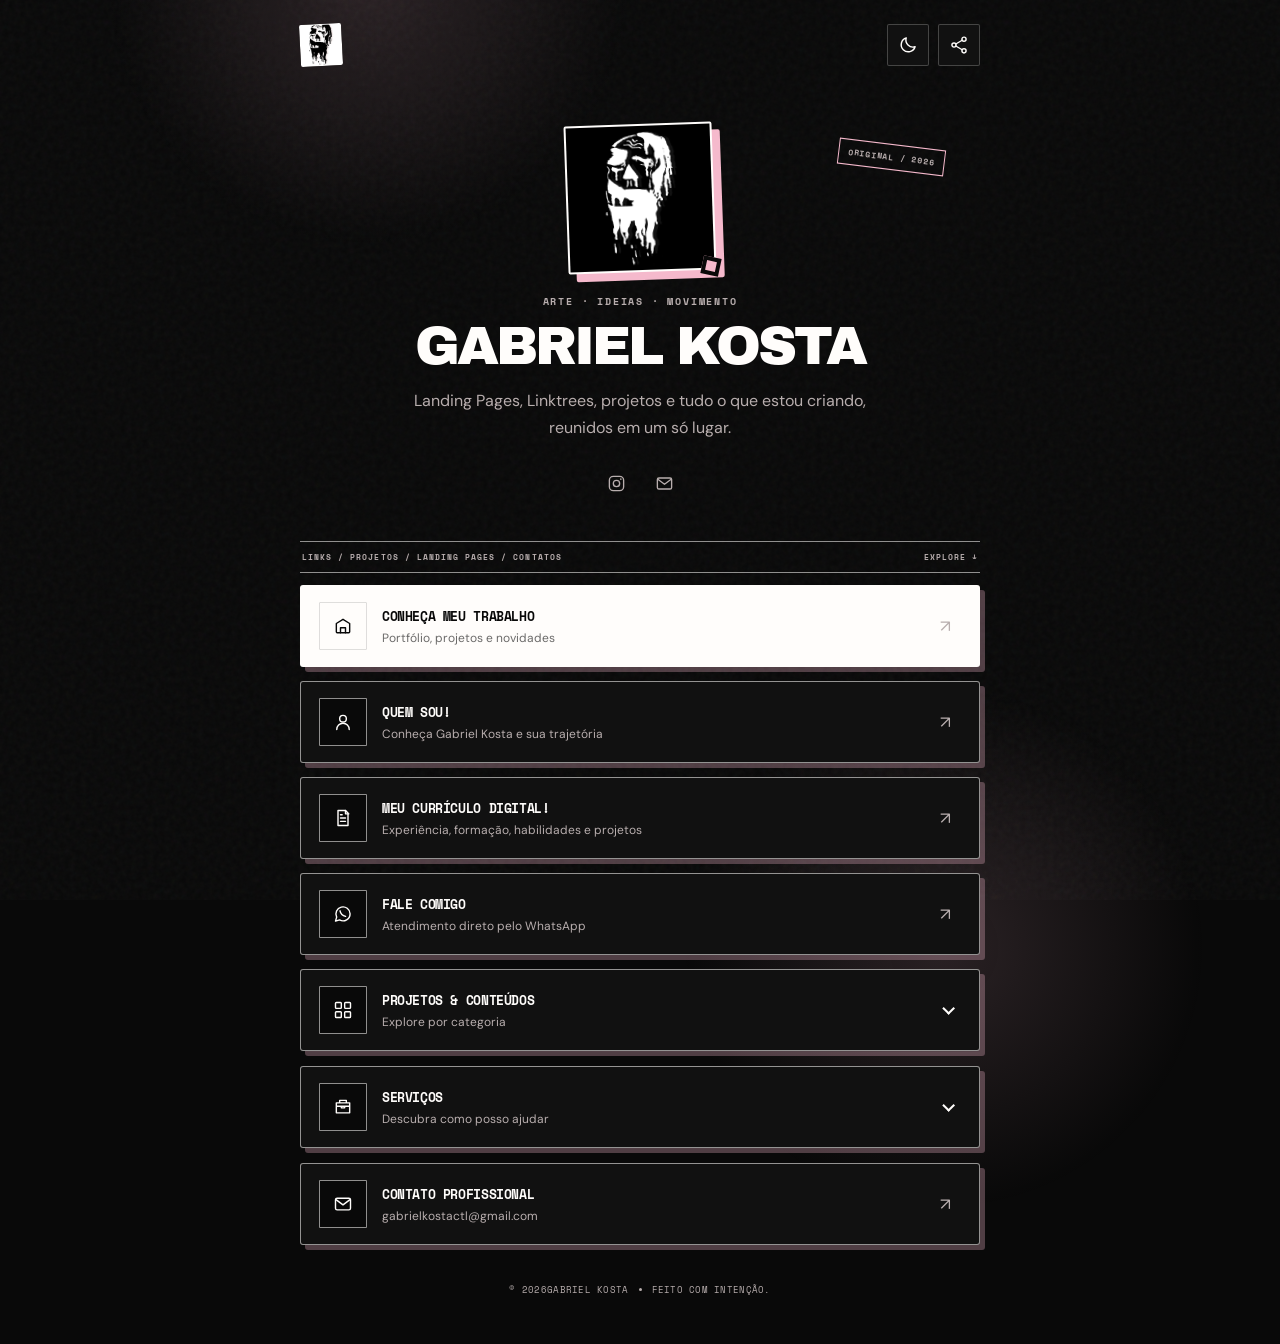
==== commit 9aed22ac: "Nova cor 3" ====
--- a/index.html
+++ b/index.html
@@ -58,7 +58,7 @@
       </div>
 
       <section class="links" aria-label="Meus links">
-        <a class="link-card link-card--featured" href="em-breve.html" target="_self" rel="noreferrer">
+        <a class="link-card link-card--featured" href="portfolio.html" target="_self" rel="noreferrer">
           <span class="link-card__icon">
             <svg class="icon" viewBox="0 0 24 24" aria-hidden="true"><path d="M4 19V9l8-5 8 5v10a1 1 0 0 1-1 1H5a1 1 0 0 1-1-1Z"/><path d="M9 20v-6h6v6"/></svg>
           </span>
@@ -100,9 +100,12 @@
           </button>
           <div class="accordion__content" id="content-projetos" role="region">
             <div class="accordion__inner">
+              <a class="sub-link" href="https://itatilacurriculo.netlify.app/"><span><strong>Currículo digital — Itatila</strong><small>Veja o currículo digital criado para Itatila</small></span><span aria-hidden="true">↗</span></a>
+              <a class="sub-link" href="https://altinacurriculo.netlify.app/"><span><strong>Currículo digital — Altina</strong><small>Veja o currículo digital criado para Altina</small></span><span aria-hidden="true">↗</span></a>
               <a class="sub-link" href="https://ageuagro.com/"><span><strong>Projeto em destaque</strong><small>Veja o resultado da página ageuagro.com</small></span><span aria-hidden="true">↗</span></a>
               <a class="sub-link" href="https://mcarsreparacaoautomotivaa.com/"><span><strong>Outro projeto que me orgulho</strong><small>Veja o resultado da página mcarsreparacaoautomotivaa.com</small></span><span aria-hidden="true">↗</span></a>
               <a class="sub-link" href="https://texaspickupcenter.com/"><span><strong>Outro projeto que me orgulho</strong><small>Veja o resultado da página texaspickupcenter.com</small></span><span aria-hidden="true">↗</span></a>
+            
             </div>
           </div>
         </div>
@@ -118,6 +121,7 @@
           <div class="accordion__content" id="content-servicos" role="region">
             <div class="accordion__inner">
               <a class="sub-link" href="https://wa.me/5562992181791?text=Ol%C3%A1%2C%20quero%20uma%20Landing%20Page!" target="_blank" rel="noreferrer"><span><strong>Criação de Landing pages</strong><small>Uma Landing Page customizada para você</small></span><span aria-hidden="true">↗</span></a>
+              <a class="sub-link" href="https://wa.me/5562992181791?text=Ol%C3%A1%2C%20quero%20um%20curr%C3%ADculo%20digital!" target="_blank" rel="noreferrer"><span><strong>Criação de currículos digitais</strong><small>Um currículo moderno, personalizado e fácil de compartilhar</small></span><span aria-hidden="true">↗</span></a>
               <a class="sub-link" href="https://wa.me/5562992181791?text=Ol%C3%A1%2C%20quero%20uma%20P%C3%A1gina%20de%20Vendas!" target="_blank" rel="noreferrer"><span><strong>Criação de Páginas de Vendas</strong><small>Uma página de Pré venda com seus produtos anunciados que mostram o que o cliente tem interesse</small></span><span aria-hidden="true">↗</span></a>
               <a class="sub-link" href="https://wa.me/5562992181791?text=Ol%C3%A1%2C%20quero%20uma%20LinkTree!" target="_blank" rel="noreferrer"><span><strong>Criação de LinkTrees</strong><small>Uma LinkTree tão bonita como essa, com certeza!</small></span><span aria-hidden="true">↗</span></a>
               <a class="sub-link" href="https://wa.me/5562992181791?text=Ol%C3%A1%2C%20quero%20uma%20consultoria%20para%20CRM%20Empresarial!" target="_blank" rel="noreferrer"><span><strong>Consultoria para CRM Empresarial</strong><small>Te ensino a como estruturar um CRM que se enquadre perfeitamente para sua empresa</small></span><span aria-hidden="true">↗</span></a>
--- a/styles.css
+++ b/styles.css
@@ -11,8 +11,8 @@
   --line-strong: rgba(255, 253, 251, 0.55);
   --inverse: #080808;
   --inverse-bg: #fffdfb;
-  --accent: #f0e5e5;
-  --shadow: 5px 5px 0 rgba(240, 229, 229, 0.28);
+  --accent: #f5b9cc;
+  --shadow: 5px 5px 0 rgba(245, 185, 204, 0.3);
   --radius: 3px;
 }
 
@@ -27,8 +27,8 @@
   --line-strong: rgba(0, 0, 0, 0.75);
   --inverse: #fff;
   --inverse-bg: #080808;
-  --accent: #f0e5e5;
-  --shadow: 5px 5px 0 #e8dada;
+  --accent: #f5b9cc;
+  --shadow: 5px 5px 0 #e8a9bd;
 }
 
 * { box-sizing: border-box; }
@@ -47,6 +47,7 @@
   transition: background-color 0.3s ease, color 0.3s ease;
 }
 
+
 body::before {
   content: "";
   position: fixed;
@@ -60,6 +61,7 @@
 button, a { -webkit-tap-highlight-color: transparent; }
 button { font: inherit; }
 a { color: inherit; text-decoration: none; }
+::selection { background: var(--accent); color: #080808; }
 
 .ambient {
   position: fixed;
@@ -67,7 +69,7 @@
   width: 34rem;
   height: 34rem;
   border-radius: 50%;
-  background: radial-gradient(circle, rgba(240,229,229,.13), transparent 68%);
+  background: radial-gradient(circle, rgba(245,185,204,.14), transparent 68%);
   pointer-events: none;
 }
 .ambient--one { top: -18rem; left: calc(50% - 34rem); }
@@ -106,7 +108,7 @@
   cursor: pointer;
   transition: transform .2s ease, border-color .2s ease, background .2s ease;
 }
-.icon-button:hover { transform: translateY(-2px); border-color: var(--line-strong); }
+.icon-button:hover { transform: translateY(-2px); border-color: var(--accent); }
 .icon { width: 20px; height: 20px; fill: none; stroke: currentColor; stroke-linecap: round; stroke-linejoin: round; stroke-width: 1.7; }
 .icon .fill, .icon.fill { fill: currentColor; stroke: none; }
 .icon--sun { display: none; }
@@ -119,7 +121,7 @@
   top: 78px;
   right: 35px;
   padding: 6px 9px;
-  border: 1px solid var(--line-strong);
+  border: 1px solid var(--accent);
   color: var(--muted);
   font-family: "Space Mono", monospace;
   font-size: 8px;
@@ -140,13 +142,13 @@
 }
 .avatar img { width: 100%; height: 100%; object-fit: cover; transform: scale(1.04); }
 :root:not([data-theme="light"]) .avatar img { filter: invert(1) grayscale(1); }
-.status-dot { position: absolute; right: -6px; bottom: -3px; width: 18px; height: 18px; border: 4px solid var(--bg); border-radius: 0; background: var(--text); transform: rotate(12deg); }
+.status-dot { position: absolute; right: -6px; bottom: -3px; width: 18px; height: 18px; border: 4px solid var(--bg); border-radius: 0; background: var(--accent); transform: rotate(12deg); }
 .eyebrow { margin: 0 0 12px; color: var(--muted); font-family: "Space Mono", monospace; font-size: 10px; font-weight: 700; letter-spacing: .18em; }
 h1 { margin: 0; font-family: "Archivo Black", Impact, sans-serif; font-size: clamp(38px, 8vw, 54px); font-weight: 400; letter-spacing: -.055em; line-height: .95; text-transform: uppercase; }
 .bio { max-width: 475px; margin: 16px auto 22px; color: var(--muted); font-size: 16px; line-height: 1.65; }
 .socials { display: flex; justify-content: center; gap: 8px; }
 .socials a { display: grid; width: 40px; height: 40px; place-items: center; border-radius: 50%; color: var(--muted); transition: color .2s ease, background .2s ease, transform .2s ease; }
-.socials a:hover { transform: translateY(-2px); background: var(--surface); color: var(--text); }
+.socials a:hover { transform: translateY(-2px); background: color-mix(in srgb, var(--accent) 18%, var(--surface)); color: var(--text); }
 .socials .icon { width: 19px; height: 19px; }
 
 .section-heading { display: flex; margin-bottom: 12px; padding: 9px 2px; align-items: center; justify-content: space-between; overflow: hidden; border-top: 1px solid var(--line-strong); border-bottom: 1px solid var(--line-strong); color: var(--muted); font-family: "Space Mono", monospace; font-size: 8px; font-weight: 700; letter-spacing: .13em; white-space: nowrap; }
@@ -284,7 +286,7 @@
 @keyframes status-pulse { 0%, 100% { opacity: .35; transform: scale(.8); } 50% { opacity: 1; transform: scale(1); } }
 @keyframes ticker { from { transform: translateX(100%); } to { transform: translateX(-110%); } }
 
-:focus-visible { outline: 2px solid var(--text); outline-offset: 3px; }
+:focus-visible { outline: 2px solid var(--accent); outline-offset: 3px; }
 @keyframes rise { from { opacity: 0; transform: translateY(12px); } to { opacity: 1; transform: translateY(0); } }
 
 @media (max-width: 520px) {
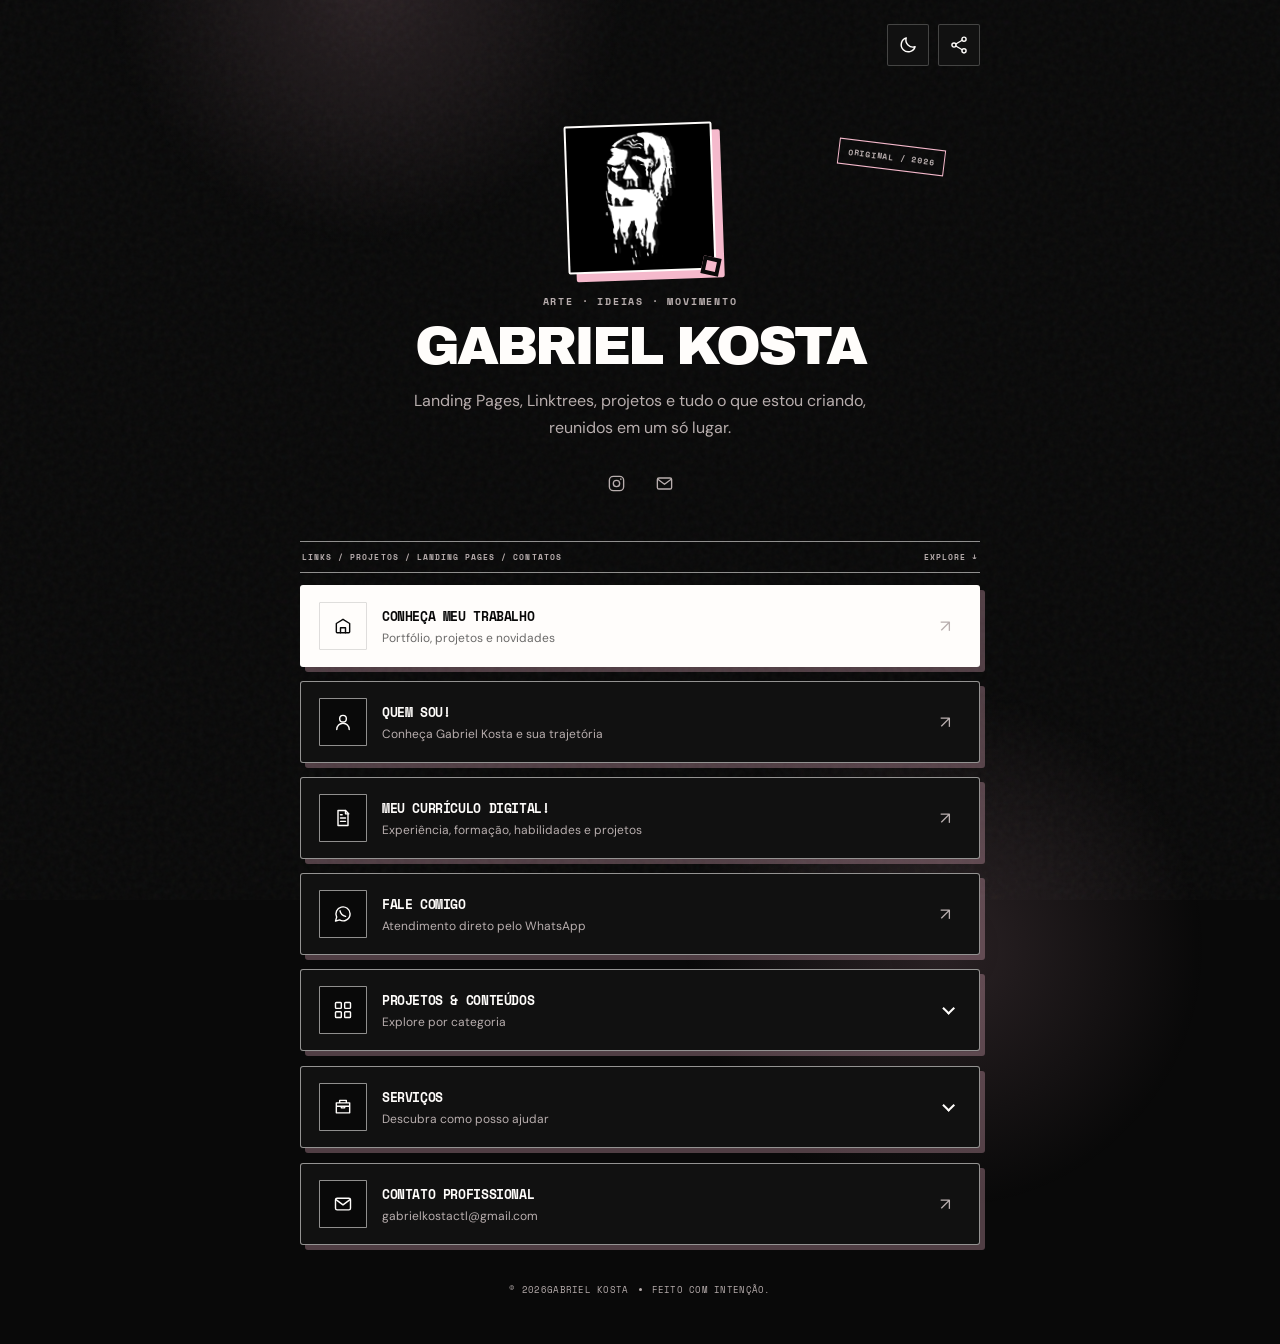
==== commit ebd151b1: "Linktree Sem logo no canto" ====
--- a/index.html
+++ b/index.html
@@ -16,10 +16,7 @@
     <div class="ambient ambient--two" aria-hidden="true"></div>
 
     <main class="page-shell">
-      <nav class="topbar" aria-label="Ações da página">
-        <a class="brand" href="#inicio" aria-label="Ir para o início">
-          <img src="LOGO_MINHA.png" alt="" />
-        </a>
+      <nav class="topbar topbar--actions-only" aria-label="Ações da página">
         <div class="topbar__actions">
           <button class="icon-button" id="theme-toggle" type="button" aria-label="Alternar tema" title="Alternar tema">
             <svg class="icon icon--moon" viewBox="0 0 24 24" aria-hidden="true"><path d="M20.5 14.1A8.5 8.5 0 0 1 9.9 3.5 8.5 8.5 0 1 0 20.5 14.1Z" /></svg>
--- a/styles.css
+++ b/styles.css
@@ -82,6 +82,7 @@
 }
 
 .topbar { display: flex; align-items: center; justify-content: space-between; }
+.topbar--actions-only { justify-content: flex-end; }
 .brand {
   display: grid;
   width: 42px;
